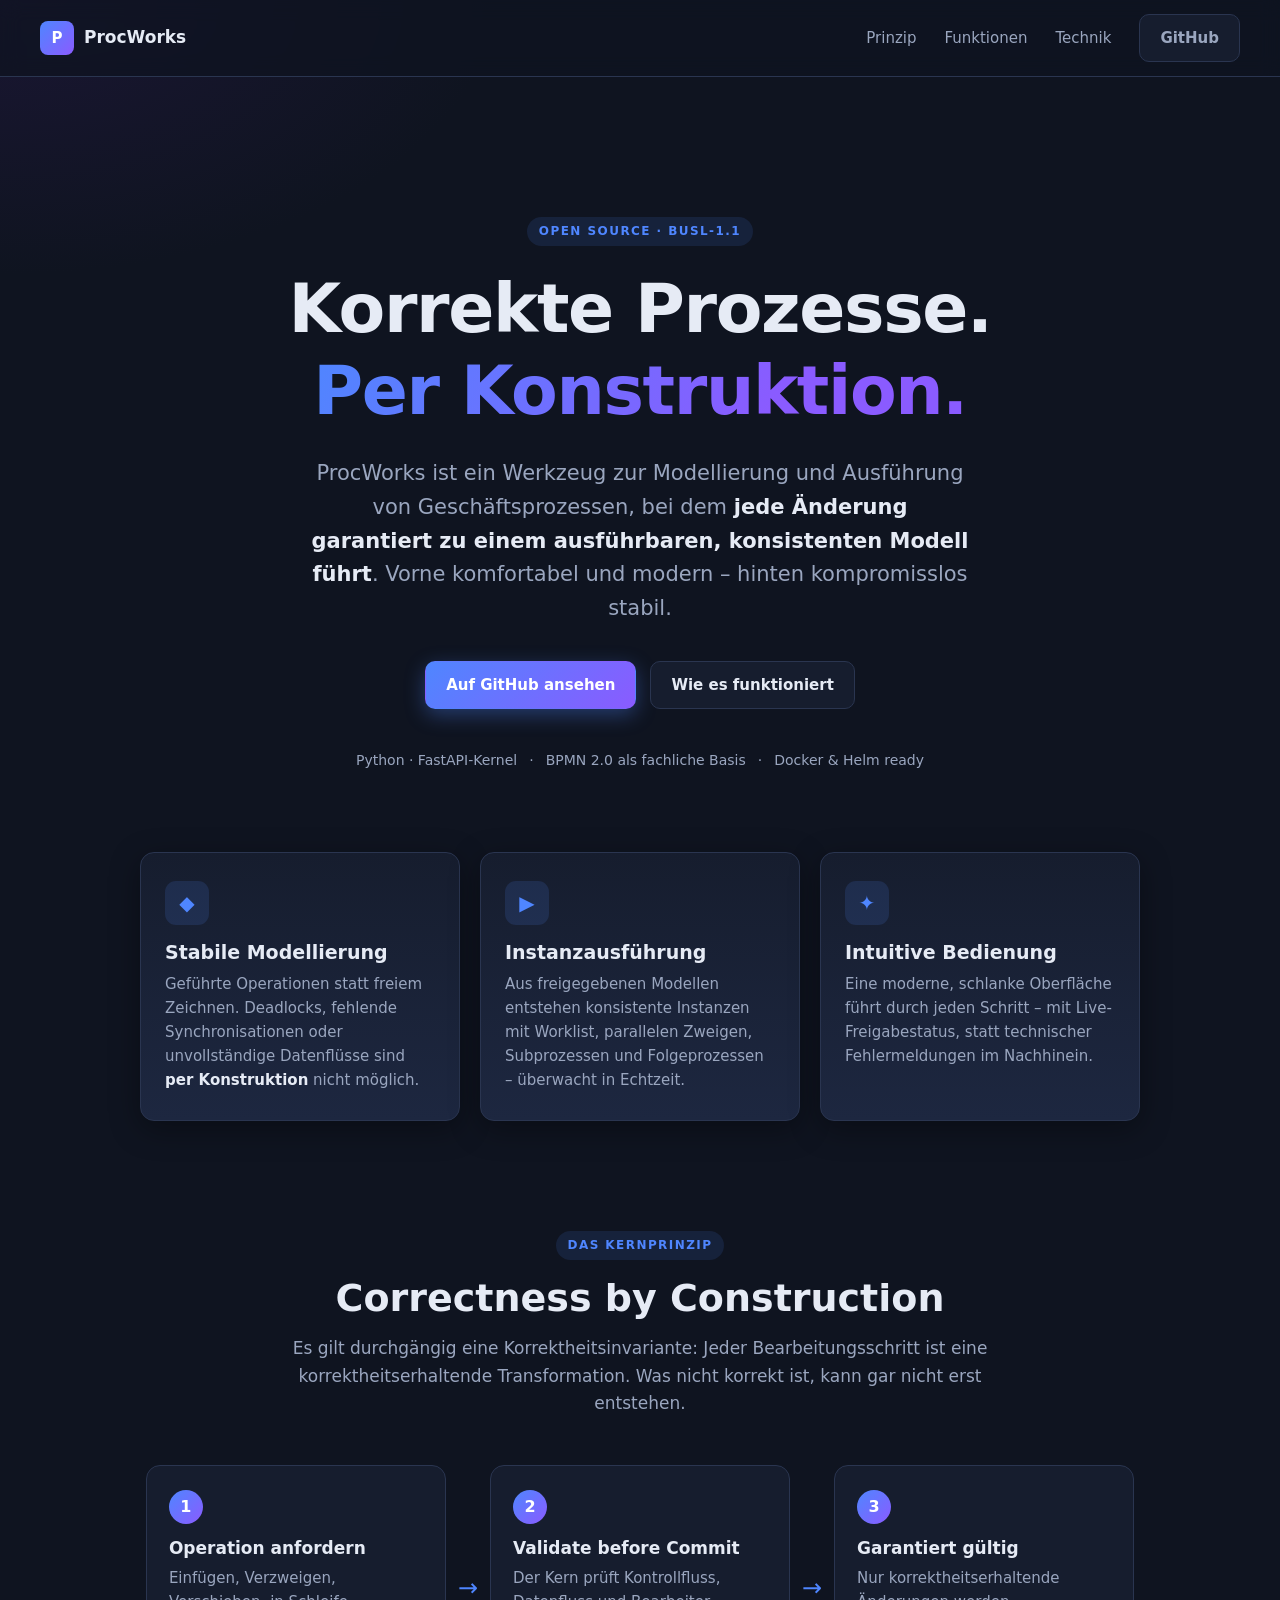
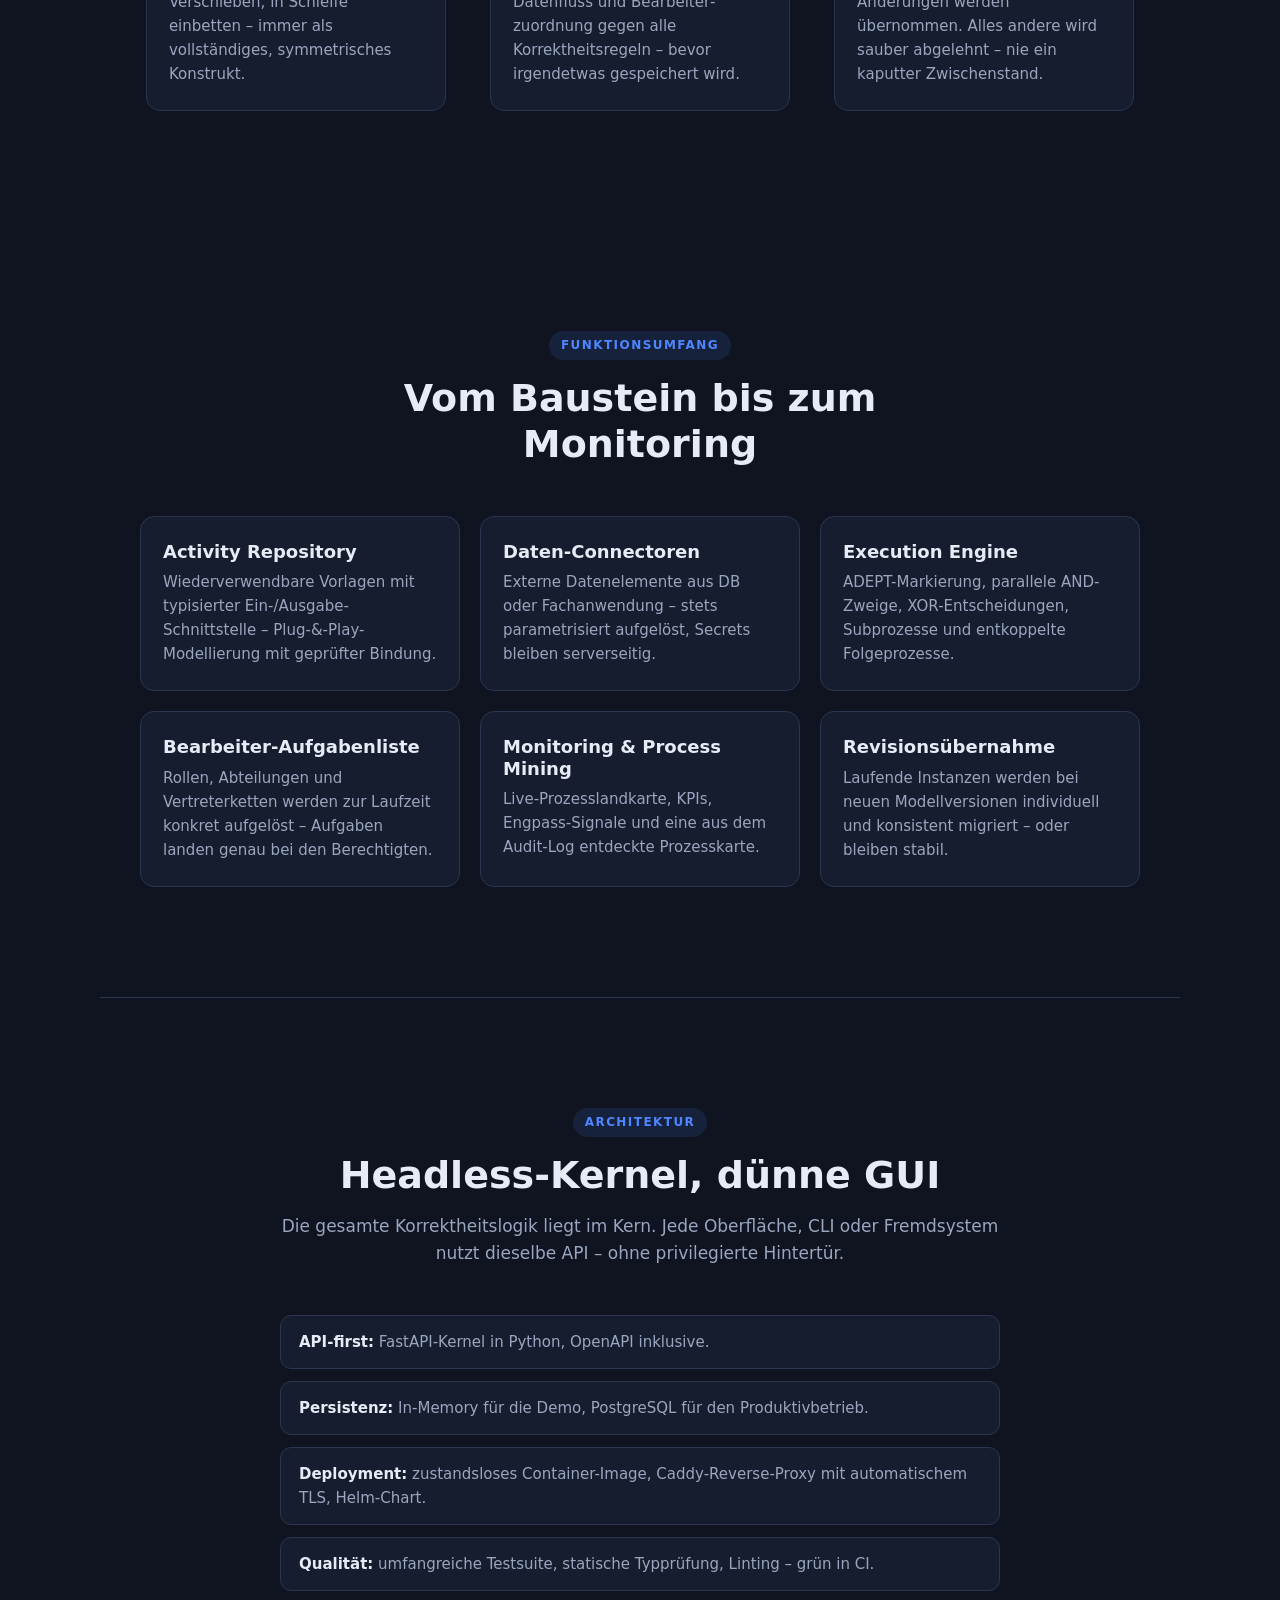
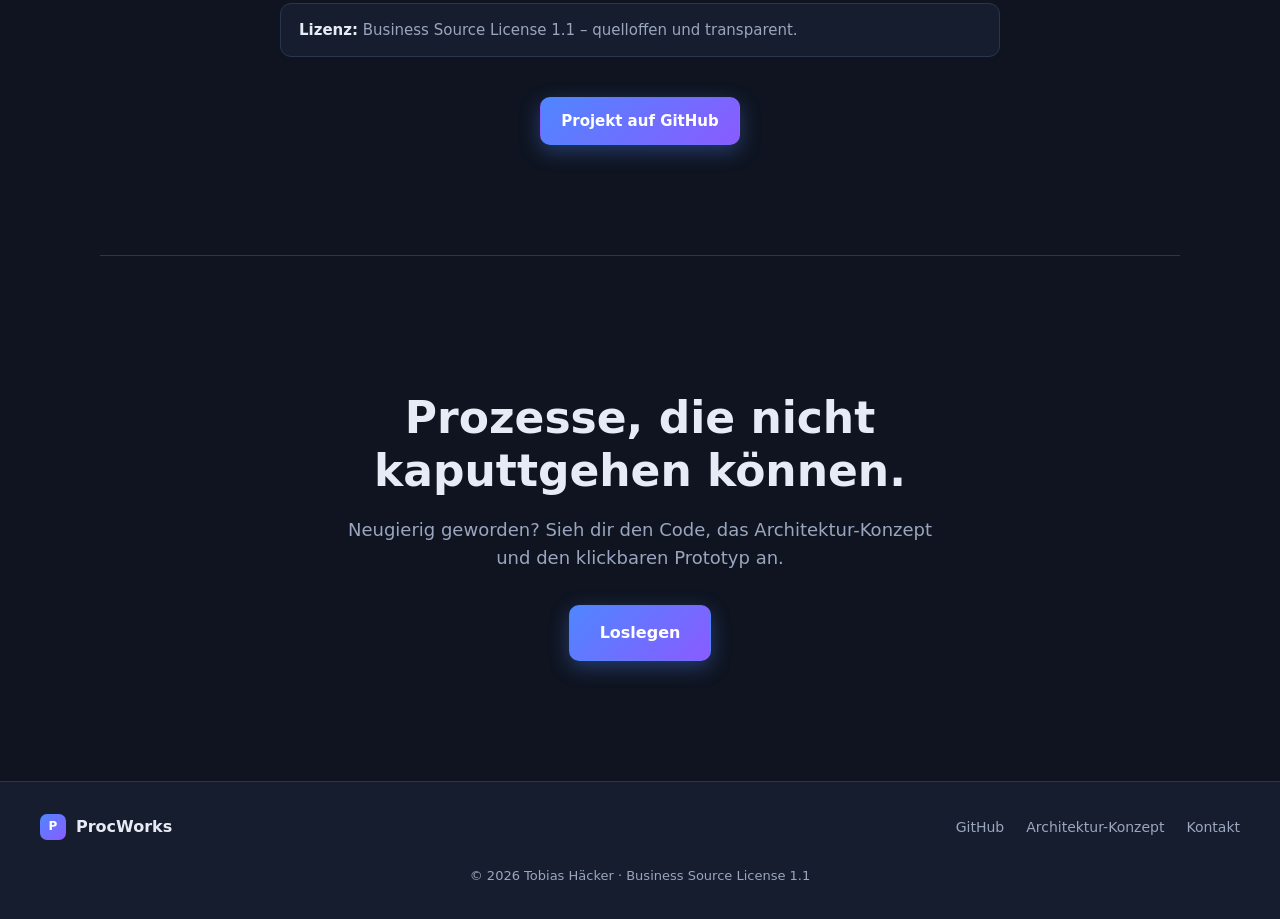
==== site/index.html @ 3efbfb13 "feat(site): add procworks.de marketing site with SEO + OG image, add marketing & auth concept docs" ====
<!DOCTYPE html>
<html lang="de">
<head>
  <meta charset="UTF-8" />
  <meta name="viewport" content="width=device-width, initial-scale=1.0" />
  <title>ProcWorks – Korrekte Prozesse. Per Konstruktion.</title>
  <meta name="description" content="ProcWorks ist ein Open-Source-Werkzeug zur stabilen Prozessmodellierung und -ausführung. Jede Änderung führt garantiert zu einem korrekten, ausführbaren Modell – Correctness by Construction." />
  <meta name="keywords" content="Prozessmodellierung, Business Process Management, BPM, Workflow Engine, Correctness by Construction, ADEPT, BPMN, Open Source, Prozessautomatisierung" />
  <meta name="author" content="Tobias Häcker" />
  <meta name="robots" content="index, follow" />
  <meta name="theme-color" content="#0f1420" />
  <link rel="canonical" href="https://procworks.de/" />

  <!-- Open Graph / Social -->
  <meta property="og:type" content="website" />
  <meta property="og:site_name" content="ProcWorks" />
  <meta property="og:title" content="ProcWorks – Korrekte Prozesse. Per Konstruktion." />
  <meta property="og:description" content="Stabile Prozessmodellierung mit garantierter Korrektheit. Open Source, headless, modern." />
  <meta property="og:url" content="https://procworks.de/" />
  <meta property="og:locale" content="de_DE" />
  <meta property="og:image" content="https://procworks.de/og-image.png" />
  <meta property="og:image:width" content="1200" />
  <meta property="og:image:height" content="630" />
  <meta property="og:image:alt" content="ProcWorks – Korrekte Prozesse. Per Konstruktion." />

  <!-- Twitter / X -->
  <meta name="twitter:card" content="summary_large_image" />
  <meta name="twitter:title" content="ProcWorks – Korrekte Prozesse. Per Konstruktion." />
  <meta name="twitter:description" content="Stabile Prozessmodellierung mit garantierter Korrektheit. Open Source, headless, modern." />
  <meta name="twitter:image" content="https://procworks.de/og-image.png" />

  <link rel="icon" href="data:image/svg+xml,%3Csvg xmlns='http://www.w3.org/2000/svg' viewBox='0 0 32 32'%3E%3Crect width='32' height='32' rx='7' fill='%234f86ff'/%3E%3Ctext x='16' y='22' font-family='Arial' font-size='16' font-weight='bold' fill='white' text-anchor='middle'%3EP%3C/text%3E%3C/svg%3E" />
  <link rel="stylesheet" href="styles.css" />

  <!-- Strukturierte Daten (Schema.org) für reichhaltige Suchergebnisse -->
  <script type="application/ld+json">
  {
    "@context": "https://schema.org",
    "@type": "SoftwareApplication",
    "name": "ProcWorks",
    "applicationCategory": "BusinessApplication",
    "operatingSystem": "Linux, Docker",
    "description": "Open-Source-Werkzeug zur stabilen Prozessmodellierung und -ausführung. Jede Änderung führt garantiert zu einem korrekten, ausführbaren Modell – Correctness by Construction.",
    "url": "https://procworks.de/",
    "inLanguage": "de",
    "license": "https://spdx.org/licenses/BUSL-1.1.html",
    "author": {
      "@type": "Person",
      "name": "Tobias Häcker"
    },
    "offers": {
      "@type": "Offer",
      "price": "0",
      "priceCurrency": "EUR"
    }
  }
  </script>
</head>
<body>
  <header class="site-header">
    <a class="brand" href="#top" aria-label="ProcWorks Startseite">
      <span class="logo">P</span>
      <span class="brand-name">ProcWorks</span>
    </a>
    <nav class="site-nav">
      <a href="#prinzip">Prinzip</a>
      <a href="#funktionen">Funktionen</a>
      <a href="#technik">Technik</a>
      <a class="btn btn-ghost" href="https://github.com/tobiasHaecker/procworks" target="_blank" rel="noopener">GitHub</a>
    </nav>
  </header>

  <main id="top">
    <!-- Hero -->
    <section class="hero">
      <span class="eyebrow">Open Source · BUSL-1.1</span>
      <h1>Korrekte Prozesse.<br /><span class="grad">Per Konstruktion.</span></h1>
      <p class="lead">
        ProcWorks ist ein Werkzeug zur Modellierung und Ausführung von
        Geschäftsprozessen, bei dem <strong>jede Änderung garantiert zu einem
        ausführbaren, konsistenten Modell führt</strong>. Vorne komfortabel und
        modern – hinten kompromisslos stabil.
      </p>
      <div class="cta-row">
        <a class="btn btn-primary" href="https://github.com/tobiasHaecker/procworks" target="_blank" rel="noopener">Auf GitHub ansehen</a>
        <a class="btn btn-ghost" href="#prinzip">Wie es funktioniert</a>
      </div>
      <div class="hero-meta">
        <span>Python · FastAPI-Kernel</span>
        <span aria-hidden="true">·</span>
        <span>BPMN 2.0 als fachliche Basis</span>
        <span aria-hidden="true">·</span>
        <span>Docker &amp; Helm ready</span>
      </div>
    </section>

    <!-- Drei Säulen -->
    <section class="pillars" aria-label="Die drei Säulen">
      <article class="card">
        <span class="card-ico" aria-hidden="true">◆</span>
        <h3>Stabile Modellierung</h3>
        <p>Geführte Operationen statt freiem Zeichnen. Deadlocks, fehlende
          Synchronisationen oder unvollständige Datenflüsse sind <em>per
          Konstruktion</em> nicht möglich.</p>
      </article>
      <article class="card">
        <span class="card-ico" aria-hidden="true">▶</span>
        <h3>Instanz­ausführung</h3>
        <p>Aus freigegebenen Modellen entstehen konsistente Instanzen mit
          Worklist, parallelen Zweigen, Subprozessen und Folgeprozessen –
          überwacht in Echtzeit.</p>
      </article>
      <article class="card">
        <span class="card-ico" aria-hidden="true">✦</span>
        <h3>Intuitive Bedienung</h3>
        <p>Eine moderne, schlanke Oberfläche führt durch jeden Schritt – mit
          Live-Freigabestatus, statt technischer Fehlermeldungen im Nachhinein.</p>
      </article>
    </section>

    <!-- Prinzip -->
    <section id="prinzip" class="section">
      <div class="section-head">
        <span class="eyebrow">Das Kernprinzip</span>
        <h2>Correctness by Construction</h2>
        <p class="section-sub">
          Es gilt durchgängig eine Korrektheits­invariante: Jeder
          Bearbeitungsschritt ist eine korrektheitserhaltende Transformation.
          Was nicht korrekt ist, kann gar nicht erst entstehen.
        </p>
      </div>

      <div class="flow">
        <div class="flow-step">
          <span class="flow-num">1</span>
          <h4>Operation anfordern</h4>
          <p>Einfügen, Verzweigen, Verschieben, in Schleife einbetten – immer als
            vollständiges, symmetrisches Konstrukt.</p>
        </div>
        <div class="flow-arrow" aria-hidden="true">→</div>
        <div class="flow-step">
          <span class="flow-num">2</span>
          <h4>Validate&nbsp;before&nbsp;Commit</h4>
          <p>Der Kern prüft Kontrollfluss, Datenfluss und Bearbeiter­zuordnung
            gegen alle Korrektheitsregeln – bevor irgendetwas gespeichert wird.</p>
        </div>
        <div class="flow-arrow" aria-hidden="true">→</div>
        <div class="flow-step">
          <span class="flow-num">3</span>
          <h4>Garantiert gültig</h4>
          <p>Nur korrektheitserhaltende Änderungen werden übernommen. Alles
            andere wird sauber abgelehnt – nie ein kaputter Zwischenstand.</p>
        </div>
      </div>
    </section>

    <!-- Funktionen -->
    <section id="funktionen" class="section">
      <div class="section-head">
        <span class="eyebrow">Funktionsumfang</span>
        <h2>Vom Baustein bis zum Monitoring</h2>
      </div>
      <div class="grid">
        <article class="feature">
          <h3>Activity Repository</h3>
          <p>Wiederverwendbare Vorlagen mit typisierter Ein-/Ausgabe-Schnittstelle –
            Plug-&amp;-Play-Modellierung mit geprüfter Bindung.</p>
        </article>
        <article class="feature">
          <h3>Daten-Connectoren</h3>
          <p>Externe Datenelemente aus DB oder Fachanwendung – stets
            parametrisiert aufgelöst, Secrets bleiben serverseitig.</p>
        </article>
        <article class="feature">
          <h3>Execution Engine</h3>
          <p>ADEPT-Markierung, parallele AND-Zweige, XOR-Entscheidungen,
            Subprozesse und entkoppelte Folgeprozesse.</p>
        </article>
        <article class="feature">
          <h3>Bearbeiter-Aufgabenliste</h3>
          <p>Rollen, Abteilungen und Vertreterketten werden zur Laufzeit konkret
            aufgelöst – Aufgaben landen genau bei den Berechtigten.</p>
        </article>
        <article class="feature">
          <h3>Monitoring &amp; Process Mining</h3>
          <p>Live-Prozesslandkarte, KPIs, Engpass-Signale und eine aus dem
            Audit-Log entdeckte Prozesskarte.</p>
        </article>
        <article class="feature">
          <h3>Revisionsübernahme</h3>
          <p>Laufende Instanzen werden bei neuen Modellversionen individuell und
            konsistent migriert – oder bleiben stabil.</p>
        </article>
      </div>
    </section>

    <!-- Technik -->
    <section id="technik" class="section section-tech">
      <div class="section-head">
        <span class="eyebrow">Architektur</span>
        <h2>Headless-Kernel, dünne GUI</h2>
        <p class="section-sub">
          Die gesamte Korrektheitslogik liegt im Kern. Jede Oberfläche, CLI oder
          Fremdsystem nutzt dieselbe API – ohne privilegierte Hintertür.
        </p>
      </div>
      <ul class="tech-list">
        <li><strong>API-first:</strong> FastAPI-Kernel in Python, OpenAPI inklusive.</li>
        <li><strong>Persistenz:</strong> In-Memory für die Demo, PostgreSQL für den Produktivbetrieb.</li>
        <li><strong>Deployment:</strong> zustandsloses Container-Image, Caddy-Reverse-Proxy mit automatischem TLS, Helm-Chart.</li>
        <li><strong>Qualität:</strong> umfangreiche Testsuite, statische Typprüfung, Linting – grün in CI.</li>
        <li><strong>Lizenz:</strong> Business Source License 1.1 – quelloffen und transparent.</li>
      </ul>
      <div class="cta-row center">
        <a class="btn btn-primary" href="https://github.com/tobiasHaecker/procworks" target="_blank" rel="noopener">Projekt auf GitHub</a>
      </div>
    </section>

    <!-- Schluss-CTA -->
    <section class="closing">
      <h2>Prozesse, die nicht kaputtgehen können.</h2>
      <p>Neugierig geworden? Sieh dir den Code, das Architektur-Konzept und den
        klickbaren Prototyp an.</p>
      <a class="btn btn-primary btn-lg" href="https://github.com/tobiasHaecker/procworks" target="_blank" rel="noopener">Loslegen</a>
    </section>
  </main>

  <footer class="site-footer">
    <div class="foot-brand">
      <span class="logo small">P</span>
      <span>ProcWorks</span>
    </div>
    <nav class="foot-links">
      <a href="https://github.com/tobiasHaecker/procworks" target="_blank" rel="noopener">GitHub</a>
      <a href="https://github.com/tobiasHaecker/procworks/blob/main/docs/Architektur-Konzept-Prozessmodellierung.md" target="_blank" rel="noopener">Architektur-Konzept</a>
      <a href="mailto:kontakt@procworks.de">Kontakt</a>
    </nav>
    <p class="foot-copy">© 2026 Tobias Häcker · Business Source License 1.1</p>
  </footer>
</body>
</html>
---- site/styles.css ----
:root {
  --bg: #0f1420;
  --bg-elev: #161d2e;
  --bg-elev2: #1d2740;
  --line: #2a3550;
  --txt: #e6ebf5;
  --txt-dim: #9aa6bf;
  --accent: #4f86ff;
  --accent-2: #8a5bff;
  --green: #2fbf71;
  --radius: 14px;
  --shadow: 0 8px 30px rgba(0, 0, 0, .35);
  --maxw: 1080px;
}

* { box-sizing: border-box; }
html { scroll-behavior: smooth; }
body {
  margin: 0;
  font-family: "Segoe UI", system-ui, -apple-system, Roboto, Arial, sans-serif;
  background:
    radial-gradient(1200px 600px at 80% -10%, #18223a 0%, transparent 60%),
    radial-gradient(900px 500px at 0% 0%, #1a1633 0%, transparent 55%),
    var(--bg);
  color: var(--txt);
  -webkit-font-smoothing: antialiased;
  line-height: 1.6;
}
a { color: inherit; text-decoration: none; }
h1, h2, h3, h4 { line-height: 1.2; margin: 0; }

/* ---- Logo ---- */
.logo {
  width: 34px; height: 34px; border-radius: 8px; flex: none;
  background: linear-gradient(135deg, var(--accent), var(--accent-2));
  display: grid; place-items: center; font-weight: 800; color: #fff; font-size: 15px;
}
.logo.small { width: 26px; height: 26px; font-size: 12px; border-radius: 7px; }

/* ---- Header ---- */
.site-header {
  position: sticky; top: 0; z-index: 10;
  display: flex; align-items: center; justify-content: space-between;
  padding: 14px clamp(16px, 5vw, 40px);
  background: rgba(15, 20, 32, .72);
  backdrop-filter: blur(10px);
  border-bottom: 1px solid var(--line);
}
.brand { display: flex; align-items: center; gap: 10px; font-weight: 700; }
.brand-name { font-size: 17px; }
.site-nav { display: flex; align-items: center; gap: clamp(12px, 3vw, 28px); }
.site-nav a { color: var(--txt-dim); font-size: 15px; transition: color .15s; }
.site-nav a:hover { color: var(--txt); }

/* ---- Buttons ---- */
.btn {
  display: inline-block; padding: 11px 20px; border-radius: 10px;
  font-weight: 600; font-size: 15px; cursor: pointer; transition: .18s;
  border: 1px solid transparent;
}
.btn-primary {
  background: linear-gradient(135deg, var(--accent), var(--accent-2));
  color: #fff; box-shadow: 0 6px 20px rgba(79, 134, 255, .35);
}
.btn-primary:hover { transform: translateY(-1px); box-shadow: 0 10px 28px rgba(79, 134, 255, .45); }
.btn-ghost { border-color: var(--line); color: var(--txt); background: var(--bg-elev); }
.btn-ghost:hover { border-color: var(--accent); color: #fff; }
.btn-lg { padding: 14px 30px; font-size: 16px; }

/* ---- Sections ---- */
main { display: block; }
.section { max-width: var(--maxw); margin: 0 auto; padding: clamp(56px, 9vw, 110px) clamp(16px, 5vw, 40px); }
.section-head { text-align: center; max-width: 720px; margin: 0 auto 48px; }
.eyebrow {
  display: inline-block; text-transform: uppercase; letter-spacing: .12em;
  font-size: 12px; font-weight: 700; color: var(--accent);
  background: rgba(79, 134, 255, .12); padding: 5px 12px; border-radius: 20px;
}
h2 { font-size: clamp(26px, 4vw, 38px); margin-top: 16px; }
.section-sub { color: var(--txt-dim); font-size: 17px; margin-top: 14px; }

/* ---- Hero ---- */
.hero {
  max-width: 860px; margin: 0 auto; text-align: center;
  padding: clamp(70px, 12vw, 140px) clamp(16px, 5vw, 40px) clamp(40px, 7vw, 80px);
}
.hero h1 { font-size: clamp(38px, 7vw, 68px); font-weight: 800; margin: 22px 0 0; letter-spacing: -.02em; }
.grad {
  background: linear-gradient(120deg, var(--accent), var(--accent-2) 70%);
  -webkit-background-clip: text; background-clip: text; color: transparent;
}
.lead { font-size: clamp(17px, 2.2vw, 21px); color: var(--txt-dim); margin: 26px auto 0; max-width: 660px; }
.lead strong { color: var(--txt); font-weight: 600; }
.cta-row { display: flex; gap: 14px; justify-content: center; flex-wrap: wrap; margin-top: 36px; }
.cta-row.center { margin-top: 40px; }
.hero-meta {
  display: flex; gap: 12px; justify-content: center; flex-wrap: wrap;
  margin-top: 40px; color: var(--txt-dim); font-size: 14px;
}

/* ---- Pillars ---- */
.pillars {
  max-width: var(--maxw); margin: 0 auto; padding: 0 clamp(16px, 5vw, 40px);
  display: grid; grid-template-columns: repeat(3, 1fr); gap: 20px;
}
.card {
  background: linear-gradient(180deg, var(--bg-elev), var(--bg-elev2));
  border: 1px solid var(--line); border-radius: var(--radius);
  padding: 28px 24px; box-shadow: var(--shadow);
}
.card-ico {
  display: grid; place-items: center; width: 44px; height: 44px; border-radius: 11px;
  background: rgba(79, 134, 255, .14); color: var(--accent); font-size: 20px; margin-bottom: 16px;
}
.card h3 { font-size: 19px; margin-bottom: 8px; }
.card p, .feature p { color: var(--txt-dim); font-size: 15px; margin: 0; }
.card em, .feature em { color: var(--txt); font-style: normal; font-weight: 600; }

/* ---- Flow ---- */
.flow { display: flex; align-items: stretch; justify-content: center; gap: 12px; flex-wrap: wrap; }
.flow-step {
  flex: 1 1 240px; max-width: 300px;
  background: var(--bg-elev); border: 1px solid var(--line); border-radius: var(--radius);
  padding: 24px 22px;
}
.flow-num {
  display: grid; place-items: center; width: 34px; height: 34px; border-radius: 50%;
  background: linear-gradient(135deg, var(--accent), var(--accent-2));
  color: #fff; font-weight: 700; margin-bottom: 14px;
}
.flow-step h4 { font-size: 17px; margin-bottom: 8px; }
.flow-step p { color: var(--txt-dim); font-size: 15px; margin: 0; }
.flow-arrow { display: grid; place-items: center; color: var(--accent); font-size: 24px; }

/* ---- Feature grid ---- */
.grid { display: grid; grid-template-columns: repeat(3, 1fr); gap: 20px; }
.feature {
  background: var(--bg-elev); border: 1px solid var(--line); border-radius: var(--radius);
  padding: 24px 22px; transition: border-color .18s, transform .18s;
}
.feature:hover { border-color: var(--accent); transform: translateY(-2px); }
.feature h3 { font-size: 18px; margin-bottom: 8px; }

/* ---- Tech ---- */
.section-tech { border-top: 1px solid var(--line); border-bottom: 1px solid var(--line); }
.tech-list {
  list-style: none; padding: 0; margin: 0 auto; max-width: 720px;
  display: grid; gap: 12px;
}
.tech-list li {
  background: var(--bg-elev); border: 1px solid var(--line); border-radius: 11px;
  padding: 14px 18px; color: var(--txt-dim); font-size: 15px;
}
.tech-list strong { color: var(--txt); }

/* ---- Closing ---- */
.closing {
  text-align: center; max-width: 700px; margin: 0 auto;
  padding: clamp(60px, 10vw, 120px) clamp(16px, 5vw, 40px);
}
.closing h2 { font-size: clamp(28px, 4.5vw, 44px); }
.closing p { color: var(--txt-dim); font-size: 18px; margin: 18px auto 32px; }

/* ---- Footer ---- */
.site-footer {
  border-top: 1px solid var(--line); background: var(--bg-elev);
  padding: 32px clamp(16px, 5vw, 40px);
  display: flex; align-items: center; justify-content: space-between; gap: 18px; flex-wrap: wrap;
}
.foot-brand { display: flex; align-items: center; gap: 10px; font-weight: 700; }
.foot-links { display: flex; gap: 22px; flex-wrap: wrap; }
.foot-links a { color: var(--txt-dim); font-size: 14px; transition: color .15s; }
.foot-links a:hover { color: var(--txt); }
.foot-copy { color: var(--txt-dim); font-size: 13px; margin: 0; width: 100%; text-align: center; padding-top: 8px; }

/* ---- Responsive ---- */
@media (max-width: 860px) {
  .pillars, .grid { grid-template-columns: 1fr; }
  .flow-arrow { transform: rotate(90deg); }
  .site-nav a:not(.btn) { display: none; }
}
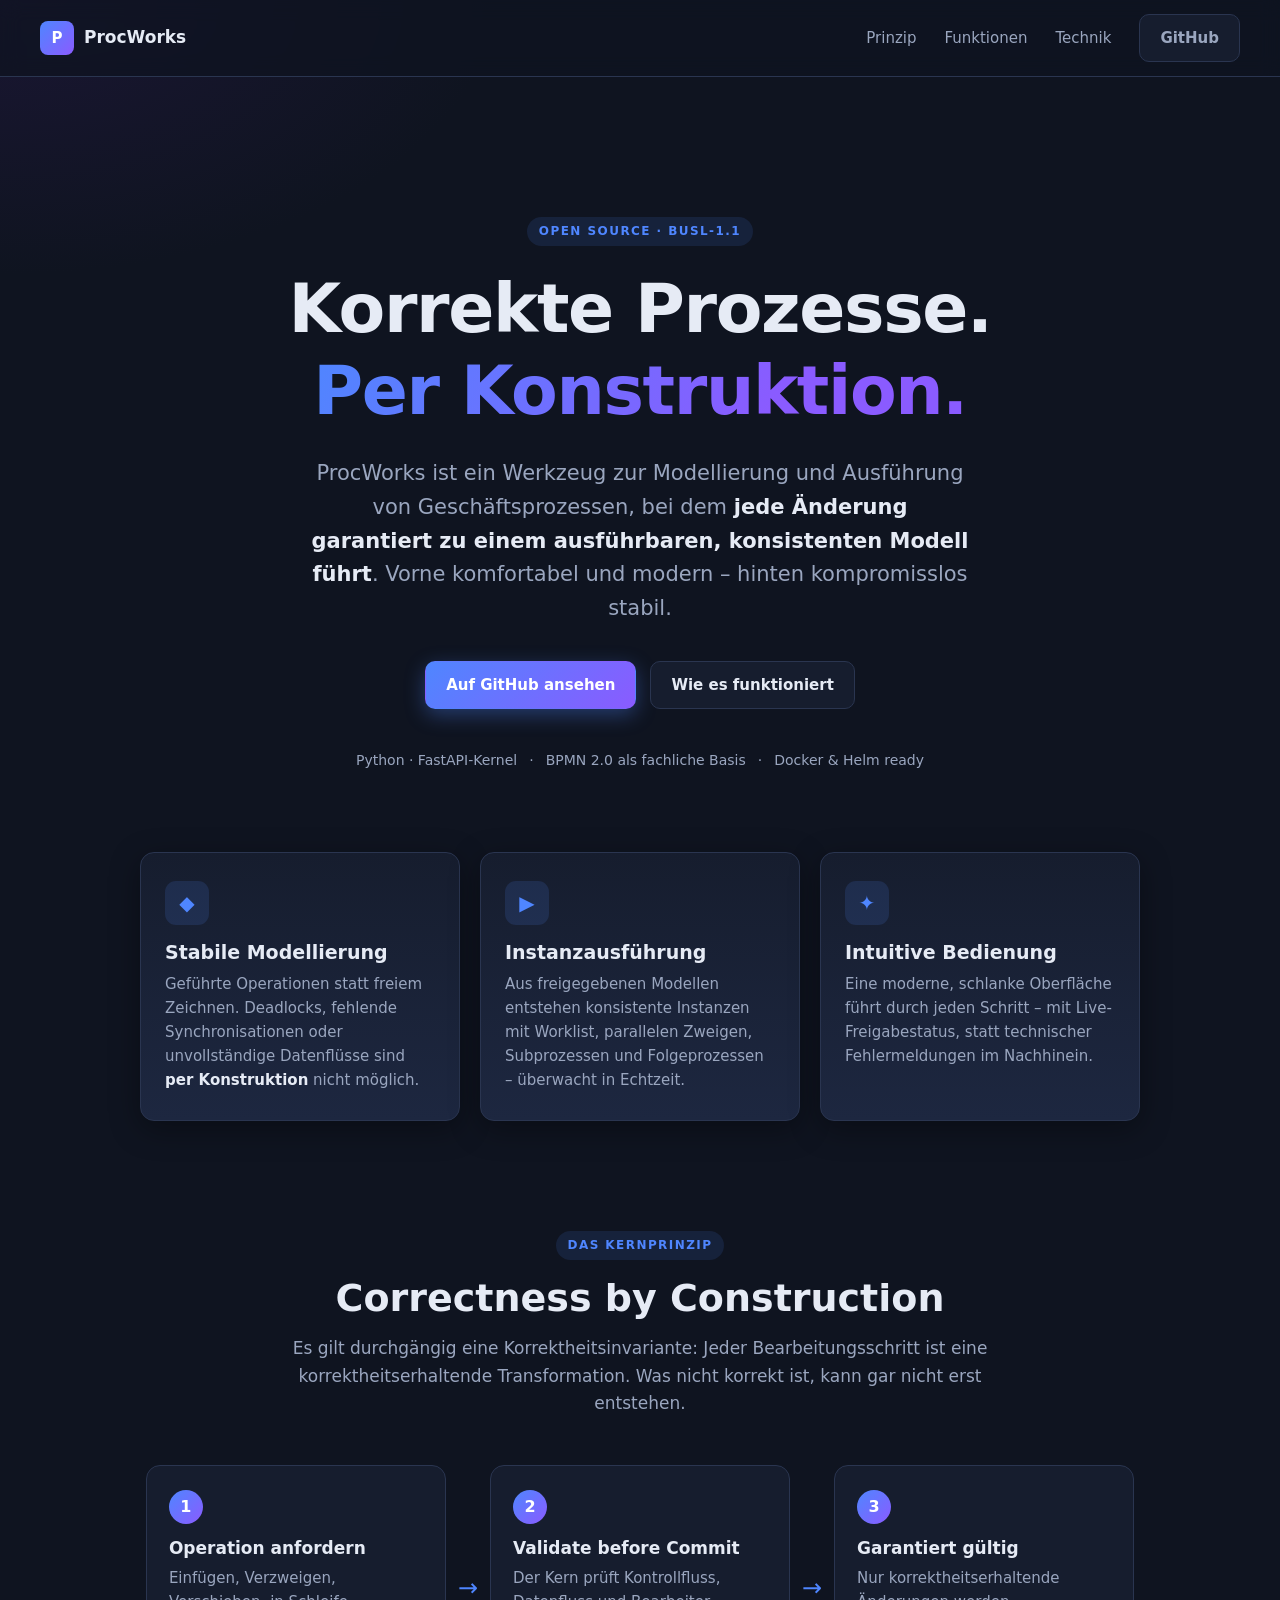
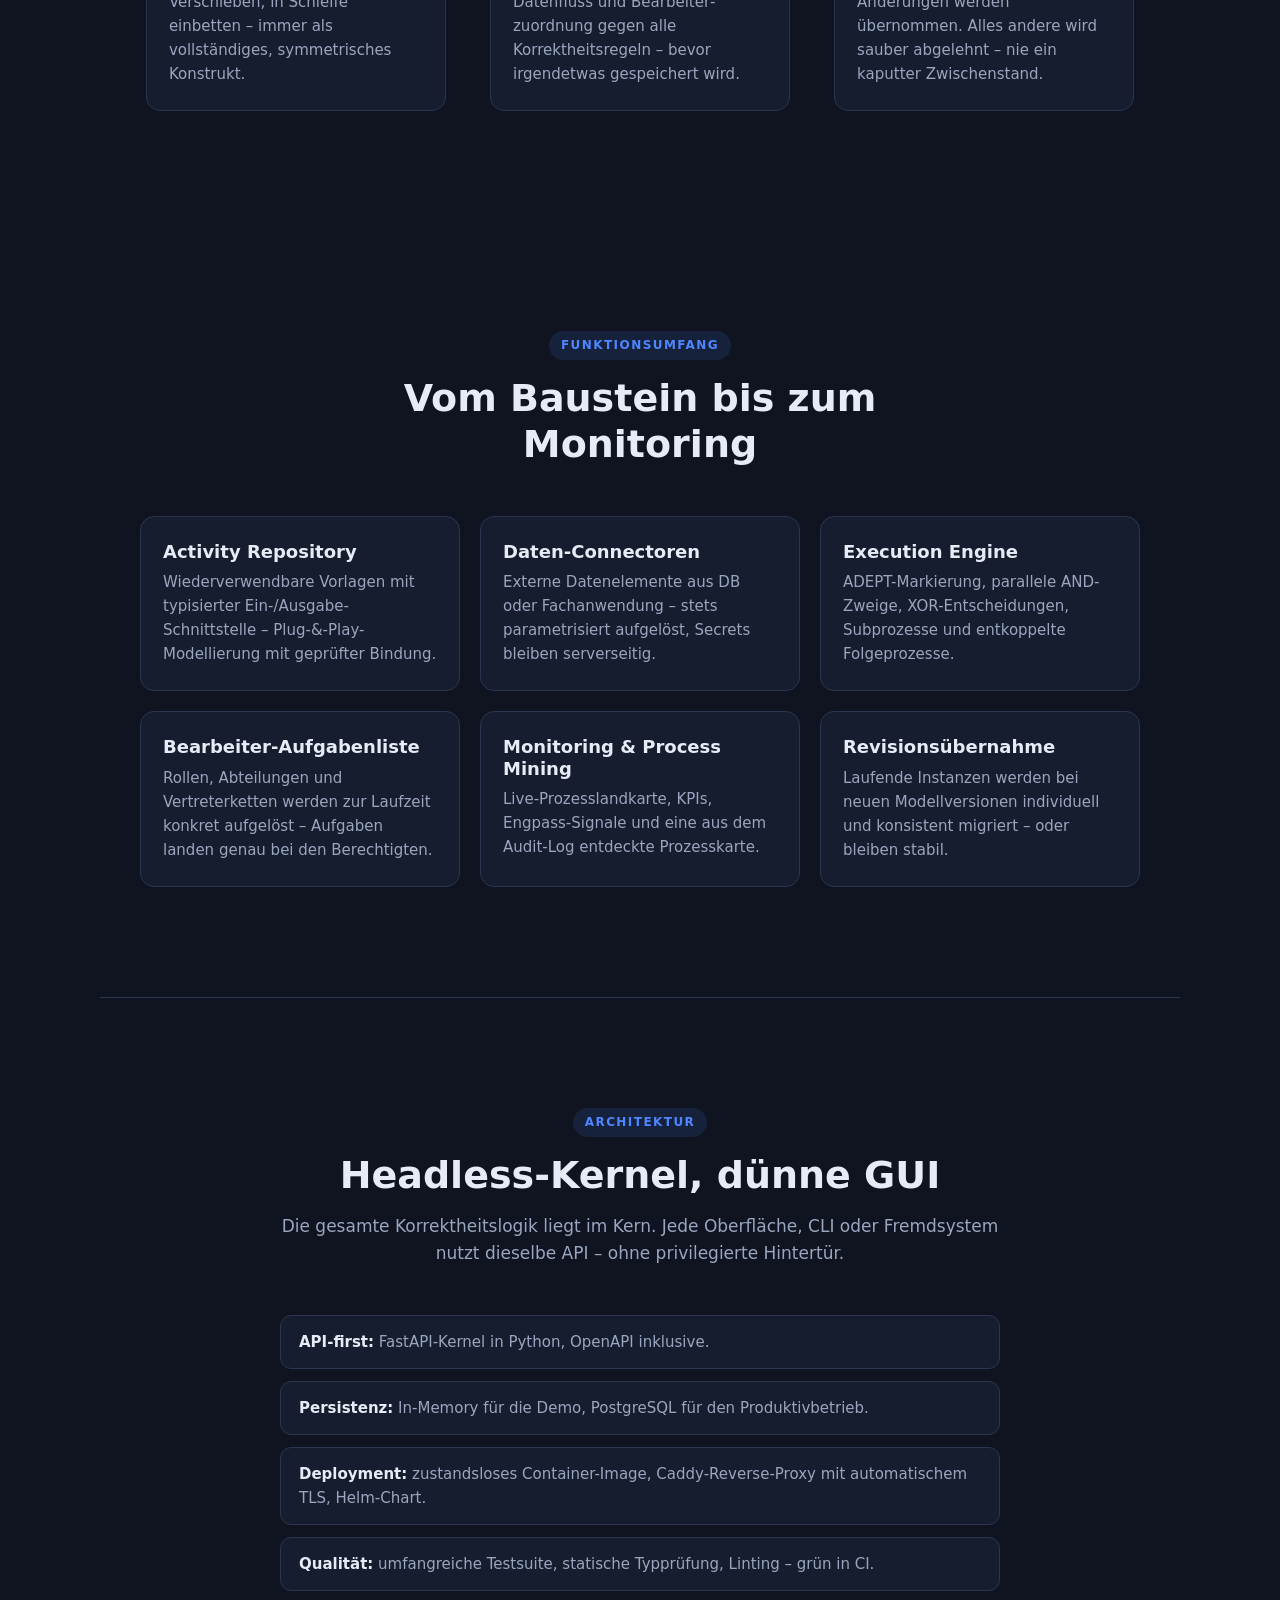
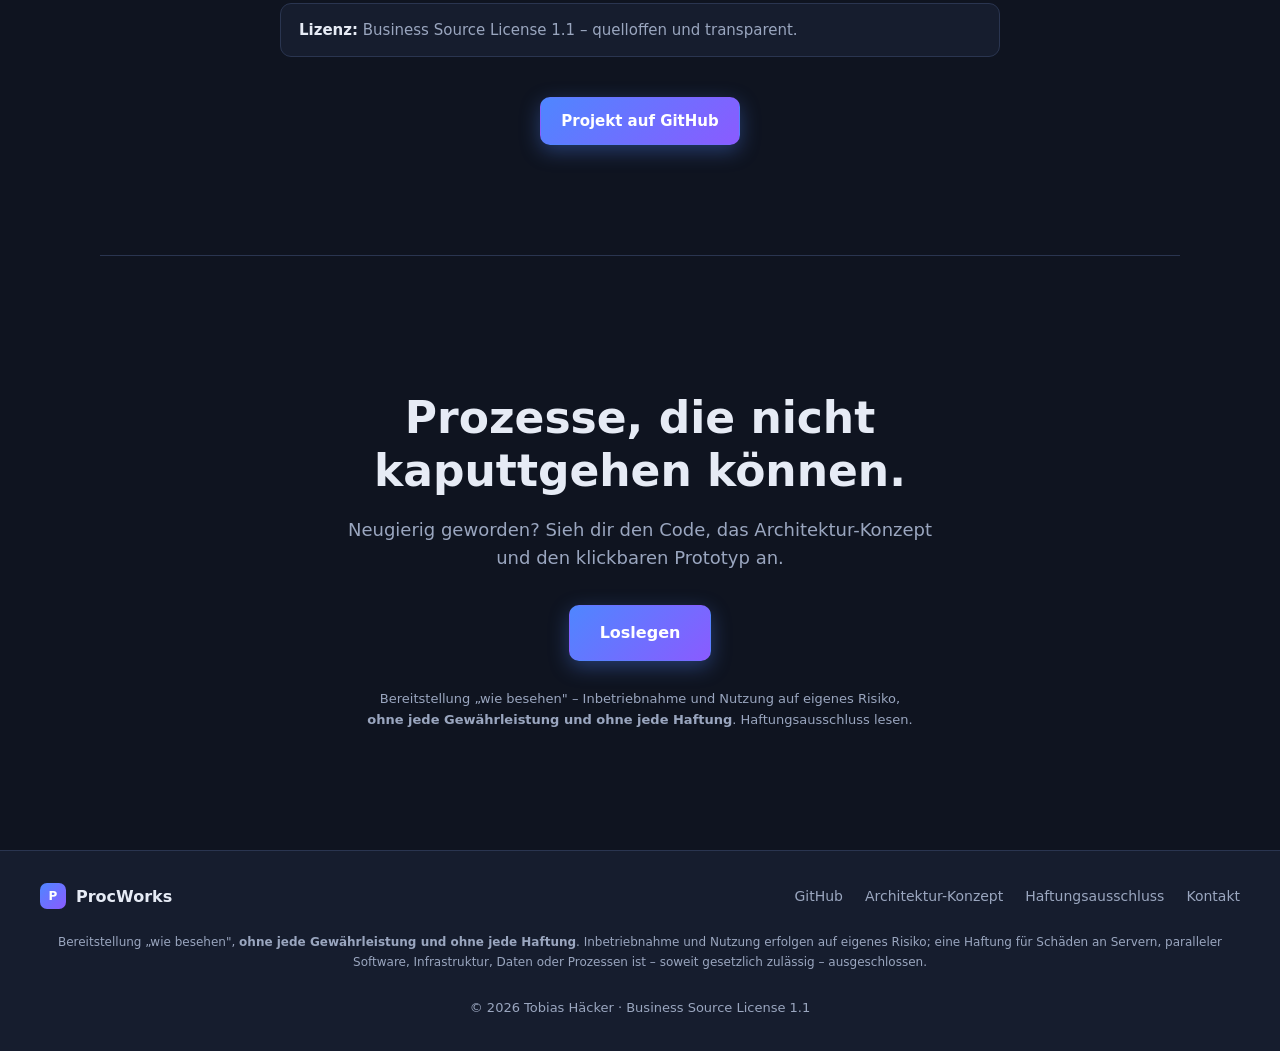
==== commit cbbe001d: "docs: Haftungsausschluss rechtssicher an allen relevanten Stellen verankern - Neue zentrale, zweispr" ====
--- a/site/index.html
+++ b/site/index.html
@@ -1,4 +1,5 @@
 <!DOCTYPE html>
+<!-- SPDX-License-Identifier: BUSL-1.1 -->
 <html lang="de">
 <head>
   <meta charset="UTF-8" />
@@ -222,6 +223,9 @@
       <p>Neugierig geworden? Sieh dir den Code, das Architektur-Konzept und den
         klickbaren Prototyp an.</p>
       <a class="btn btn-primary btn-lg" href="https://github.com/tobiasHaecker/procworks" target="_blank" rel="noopener">Loslegen</a>
+      <p class="closing-note">Bereitstellung „wie besehen" – Inbetriebnahme und Nutzung auf eigenes
+        Risiko, <strong>ohne jede Gewährleistung und ohne jede Haftung</strong>.
+        <a href="https://github.com/tobiasHaecker/procworks/blob/main/DISCLAIMER.md" target="_blank" rel="noopener">Haftungsausschluss lesen</a>.</p>
     </section>
   </main>
 
@@ -233,8 +237,13 @@
     <nav class="foot-links">
       <a href="https://github.com/tobiasHaecker/procworks" target="_blank" rel="noopener">GitHub</a>
       <a href="https://github.com/tobiasHaecker/procworks/blob/main/docs/Architektur-Konzept-Prozessmodellierung.md" target="_blank" rel="noopener">Architektur-Konzept</a>
+      <a href="https://github.com/tobiasHaecker/procworks/blob/main/DISCLAIMER.md" target="_blank" rel="noopener">Haftungsausschluss</a>
       <a href="mailto:kontakt@procworks.de">Kontakt</a>
     </nav>
+    <p class="foot-disclaimer">Bereitstellung „wie besehen", <strong>ohne jede Gewährleistung und ohne jede
+      Haftung</strong>. Inbetriebnahme und Nutzung erfolgen auf eigenes Risiko; eine Haftung für
+      Schäden an Servern, paralleler Software, Infrastruktur, Daten oder Prozessen ist – soweit
+      gesetzlich zulässig – ausgeschlossen.</p>
     <p class="foot-copy">© 2026 Tobias Häcker · Business Source License 1.1</p>
   </footer>
 </body>
--- a/site/styles.css
+++ b/site/styles.css
@@ -1,3 +1,4 @@
+/* SPDX-License-Identifier: BUSL-1.1 */
 :root {
   --bg: #0f1420;
   --bg-elev: #161d2e;
@@ -160,6 +161,7 @@
 }
 .closing h2 { font-size: clamp(28px, 4.5vw, 44px); }
 .closing p { color: var(--txt-dim); font-size: 18px; margin: 18px auto 32px; }
+.closing .closing-note { font-size: 13px; line-height: 1.6; margin: 28px auto 0; max-width: 560px; }
 
 /* ---- Footer ---- */
 .site-footer {
@@ -172,10 +174,13 @@
 .foot-links a { color: var(--txt-dim); font-size: 14px; transition: color .15s; }
 .foot-links a:hover { color: var(--txt); }
 .foot-copy { color: var(--txt-dim); font-size: 13px; margin: 0; width: 100%; text-align: center; padding-top: 8px; }
+.foot-disclaimer { color: var(--txt-dim); font-size: 12px; line-height: 1.6; margin: 0; width: 100%; text-align: center; padding-top: 6px; }
 
 /* ---- Responsive ---- */
 @media (max-width: 860px) {
   .pillars, .grid { grid-template-columns: 1fr; }
+  .flow { flex-direction: column; align-items: center; }
+  .flow-step { width: 100%; max-width: 360px; }
   .flow-arrow { transform: rotate(90deg); }
   .site-nav a:not(.btn) { display: none; }
 }
